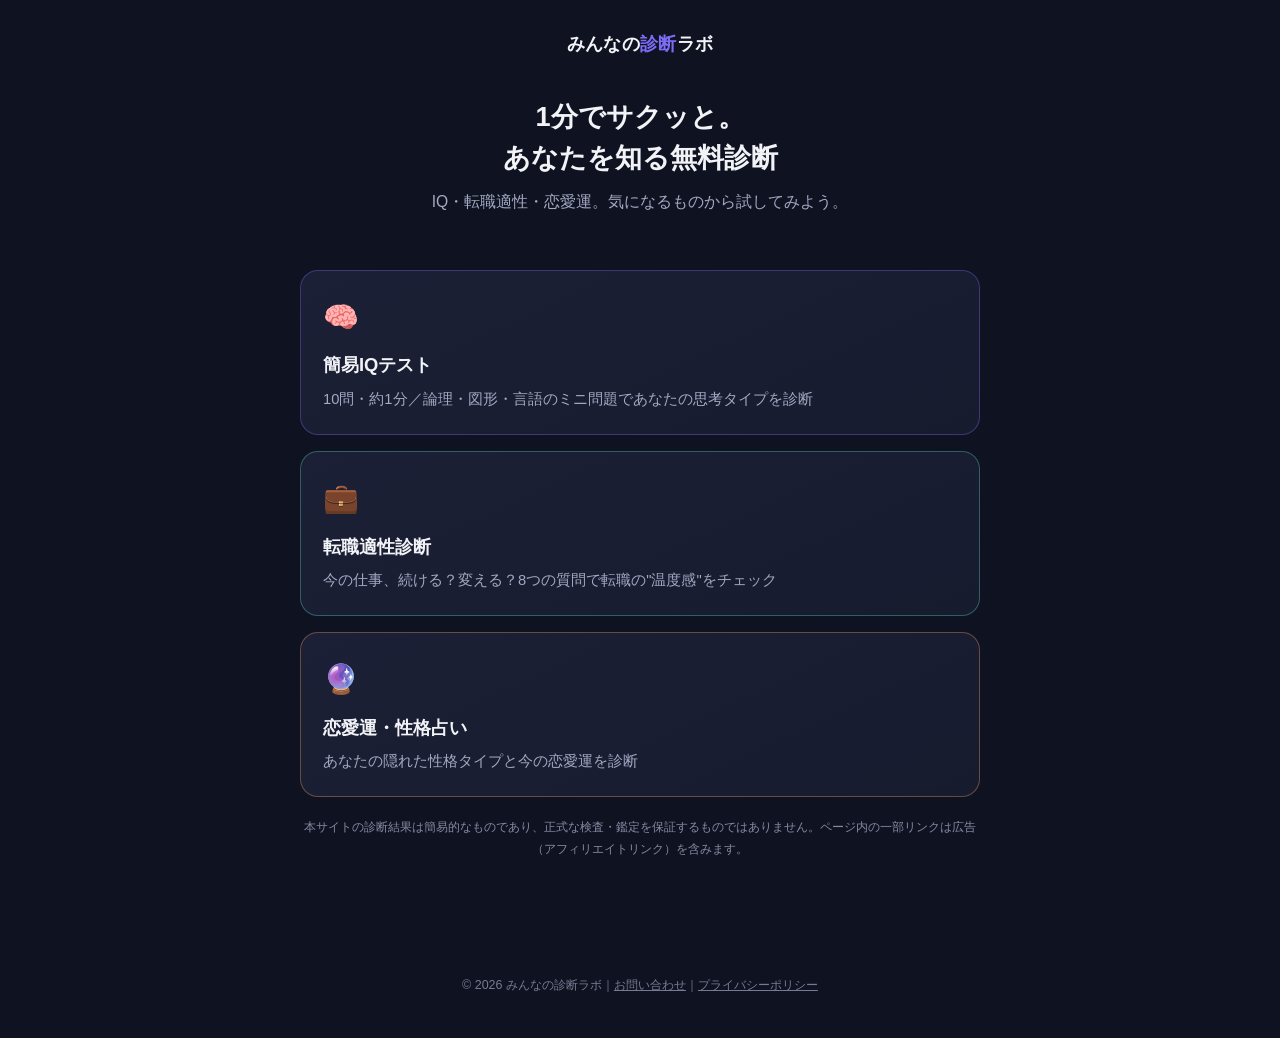
==== index.html @ 84b42824 "Initial commit: shindan affiliate site" ====
<!doctype html>
<html lang="ja">
<head>
<meta charset="UTF-8">
<meta name="viewport" content="width=device-width, initial-scale=1.0">
<title>みんなの診断ラボ｜無料でサクッと診断</title>
<meta name="description" content="IQテスト・転職適性診断・恋愛占いなど、1分でできる無料診断まとめ。結果に合わせたおすすめサービスも紹介。">
<link rel="stylesheet" href="style.css">
</head>
<body>
<header class="site">
  <a class="logo" href="index.html">みんなの<span>診断</span>ラボ</a>
</header>

<div class="wrap">
  <section class="hero">
    <h1>1分でサクッと。<br>あなたを知る無料診断</h1>
    <p>IQ・転職適性・恋愛運。気になるものから試してみよう。</p>
  </section>

  <div class="card-grid">
    <a class="diag-card iq" href="iq-test.html">
      <span class="emoji">🧠</span>
      <h2>簡易IQテスト</h2>
      <p>10問・約1分／論理・図形・言語のミニ問題であなたの思考タイプを診断</p>
    </a>

    <a class="diag-card career" href="career-check.html">
      <span class="emoji">💼</span>
      <h2>転職適性診断</h2>
      <p>今の仕事、続ける？変える？8つの質問で転職の"温度感"をチェック</p>
    </a>

    <a class="diag-card uranai" href="uranai.html">
      <span class="emoji">🔮</span>
      <h2>恋愛運・性格占い</h2>
      <p>あなたの隠れた性格タイプと今の恋愛運を診断</p>
    </a>
  </div>

  <p class="disclosure">本サイトの診断結果は簡易的なものであり、正式な検査・鑑定を保証するものではありません。ページ内の一部リンクは広告（アフィリエイトリンク）を含みます。</p>
</div>

<footer class="site">
  <p>© 2026 みんなの診断ラボ｜<a href="#">お問い合わせ</a>｜<a href="#">プライバシーポリシー</a></p>
</footer>
</body>
</html>
---- style.css ----
:root {
  --bg: #0f1220;
  --bg-soft: #171b2e;
  --card: #1c2036;
  --text: #f2f3f7;
  --muted: #a3a8c3;
  --accent: #7c6cf6;
  --accent-2: #f6a35c;
  --accent-3: #5cd6c0;
  --danger: #ff6b81;
  --radius: 18px;
  --max: 720px;
}

* { box-sizing: border-box; }

html, body {
  margin: 0;
  padding: 0;
  background: var(--bg);
  color: var(--text);
  font-family: "Hiragino Sans", "Yu Gothic", "Noto Sans JP", -apple-system, BlinkMacSystemFont, sans-serif;
  line-height: 1.7;
}

.wrap {
  max-width: var(--max);
  margin: 0 auto;
  padding: 0 20px 60px;
}

header.site {
  text-align: center;
  padding: 28px 20px 18px;
}

header.site a.logo {
  color: var(--text);
  text-decoration: none;
  font-weight: 700;
  font-size: 1.15rem;
  letter-spacing: 0.02em;
}

header.site a.logo span { color: var(--accent); }

.hero {
  text-align: center;
  padding: 20px 0 34px;
}

.hero h1 {
  font-size: 1.7rem;
  margin: 0 0 10px;
  line-height: 1.5;
}

.hero p {
  color: var(--muted);
  margin: 0;
  font-size: 0.98rem;
}

.card-grid {
  display: grid;
  gap: 16px;
  margin-top: 20px;
}

.diag-card {
  display: block;
  background: linear-gradient(155deg, var(--card), var(--bg-soft));
  border: 1px solid rgba(255,255,255,0.06);
  border-radius: var(--radius);
  padding: 22px;
  text-decoration: none;
  color: var(--text);
  transition: transform .15s ease, border-color .15s ease;
}

.diag-card:active { transform: scale(0.98); }

.diag-card .emoji {
  font-size: 1.8rem;
  margin-bottom: 8px;
  display: block;
}

.diag-card h2 {
  margin: 0 0 6px;
  font-size: 1.15rem;
}

.diag-card p {
  margin: 0;
  color: var(--muted);
  font-size: 0.92rem;
}

.diag-card.iq { border-color: rgba(124,108,246,0.35); }
.diag-card.career { border-color: rgba(92,214,192,0.35); }
.diag-card.uranai { border-color: rgba(246,163,92,0.35); }

.progress {
  height: 6px;
  background: var(--bg-soft);
  border-radius: 6px;
  overflow: hidden;
  margin-bottom: 26px;
}

.progress-bar {
  height: 100%;
  background: var(--accent);
  width: 0%;
  transition: width .25s ease;
}

.q-count {
  color: var(--muted);
  font-size: 0.85rem;
  margin-bottom: 6px;
}

.question {
  background: var(--card);
  border-radius: var(--radius);
  padding: 24px;
  margin-bottom: 20px;
}

.question h2 {
  font-size: 1.05rem;
  margin: 0 0 18px;
}

.choices {
  display: grid;
  gap: 10px;
}

.choice-btn {
  text-align: left;
  background: var(--bg-soft);
  border: 1px solid rgba(255,255,255,0.08);
  color: var(--text);
  padding: 14px 16px;
  border-radius: 12px;
  font-size: 0.96rem;
  cursor: pointer;
  transition: background .12s ease, border-color .12s ease;
}

.choice-btn:hover, .choice-btn:focus { border-color: var(--accent); background: #232748; }
.choice-btn.selected { border-color: var(--accent); background: #262b52; }

.nav-row {
  display: flex;
  justify-content: space-between;
  gap: 12px;
  margin-top: 8px;
}

.btn {
  display: inline-block;
  padding: 13px 22px;
  border-radius: 30px;
  border: none;
  font-size: 0.95rem;
  font-weight: 600;
  cursor: pointer;
  text-decoration: none;
  text-align: center;
}

.btn-primary {
  background: var(--accent);
  color: #fff;
}

.btn-secondary {
  background: transparent;
  color: var(--muted);
  border: 1px solid rgba(255,255,255,0.15);
}

.btn-primary:disabled {
  opacity: 0.4;
  cursor: not-allowed;
}

.result-card {
  background: linear-gradient(155deg, var(--card), var(--bg-soft));
  border-radius: var(--radius);
  padding: 30px 24px;
  text-align: center;
  margin-bottom: 24px;
}

.result-card .score {
  font-size: 3rem;
  font-weight: 800;
  color: var(--accent);
  margin: 6px 0;
}

.result-card .label {
  font-size: 1.1rem;
  font-weight: 700;
  margin-bottom: 10px;
}

.result-card .desc {
  color: var(--muted);
  font-size: 0.95rem;
}

.cta-box {
  background: var(--card);
  border: 1px solid rgba(124,108,246,0.3);
  border-radius: var(--radius);
  padding: 22px;
  margin-bottom: 18px;
}

.cta-box h3 {
  margin: 0 0 8px;
  font-size: 1rem;
}

.cta-box p {
  color: var(--muted);
  font-size: 0.9rem;
  margin: 0 0 16px;
}

.disclosure {
  font-size: 0.78rem;
  color: var(--muted);
  text-align: center;
  margin-top: 20px;
  opacity: 0.8;
}

.retry-link {
  display: block;
  text-align: center;
  margin-top: 14px;
  color: var(--muted);
  font-size: 0.85rem;
}

footer.site {
  text-align: center;
  color: var(--muted);
  font-size: 0.78rem;
  padding: 30px 20px;
  opacity: 0.7;
}

footer.site a { color: var(--muted); }

.share-row {
  display: flex;
  gap: 10px;
  justify-content: center;
  margin: 18px 0;
}

.share-row a {
  background: var(--bg-soft);
  color: var(--text);
  text-decoration: none;
  padding: 10px 16px;
  border-radius: 20px;
  font-size: 0.85rem;
  border: 1px solid rgba(255,255,255,0.08);
}
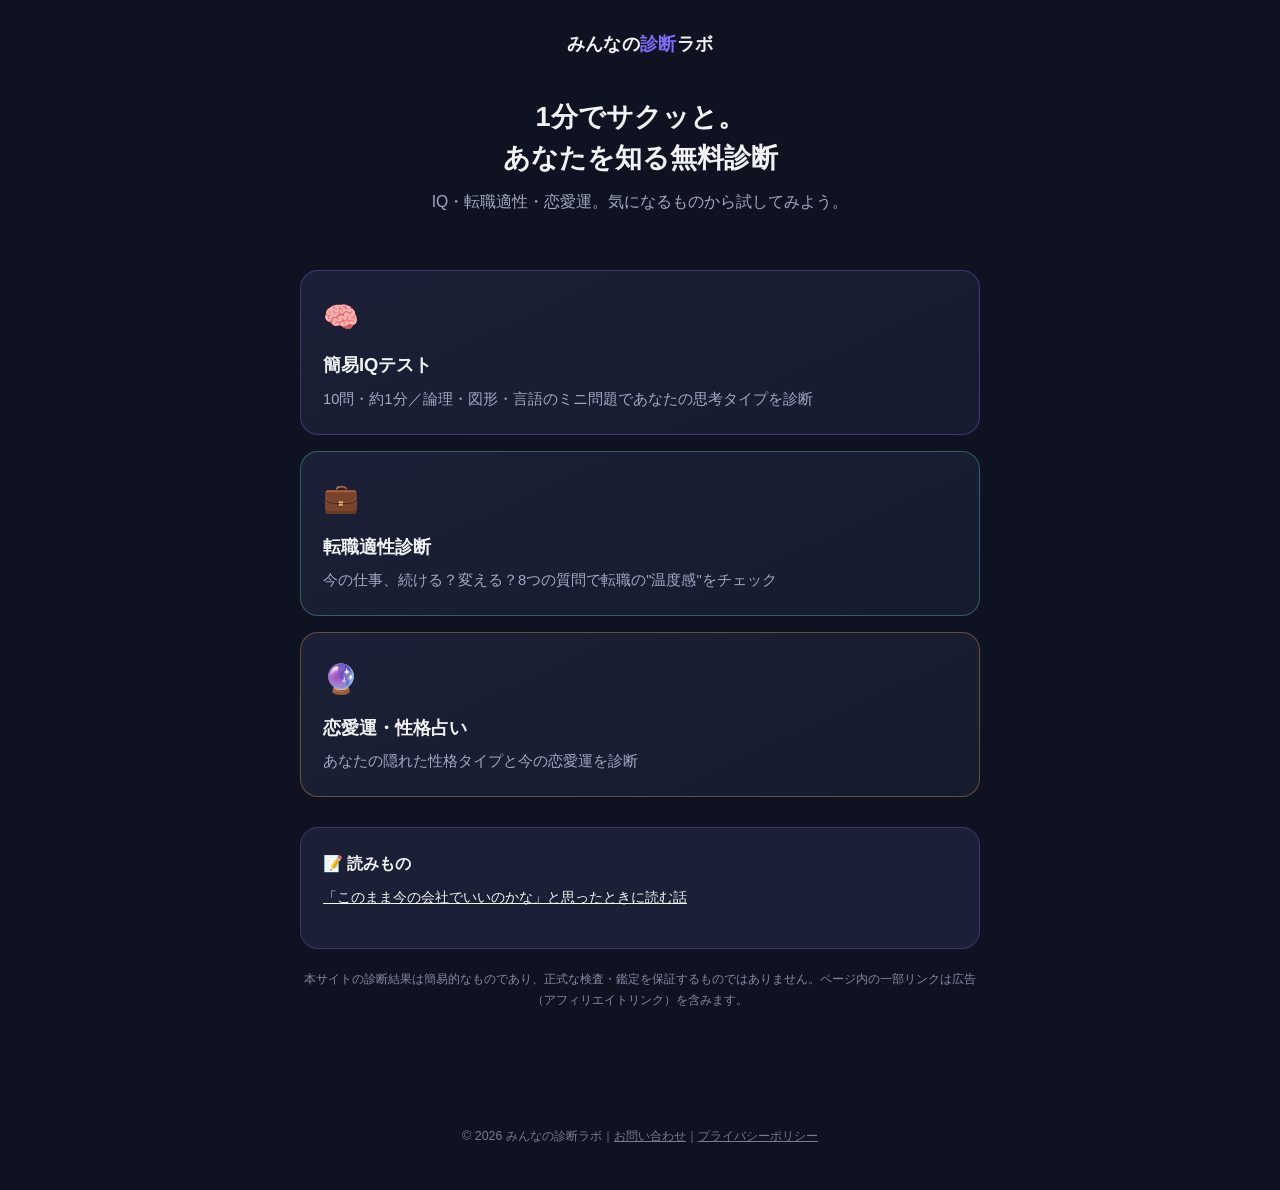
==== commit 325a4e2e: "Add first column article on career-change hesitation, link from top and career-check pages" ====
--- a/index.html
+++ b/index.html
@@ -38,6 +38,11 @@
     </a>
   </div>
 
+  <div class="cta-box" style="margin-top:30px;">
+    <h3>📝 読みもの</h3>
+    <p><a href="articles/tenshoku-nayami.html" style="color:var(--text);">「このまま今の会社でいいのかな」と思ったときに読む話</a></p>
+  </div>
+
   <p class="disclosure">本サイトの診断結果は簡易的なものであり、正式な検査・鑑定を保証するものではありません。ページ内の一部リンクは広告（アフィリエイトリンク）を含みます。</p>
 </div>
 
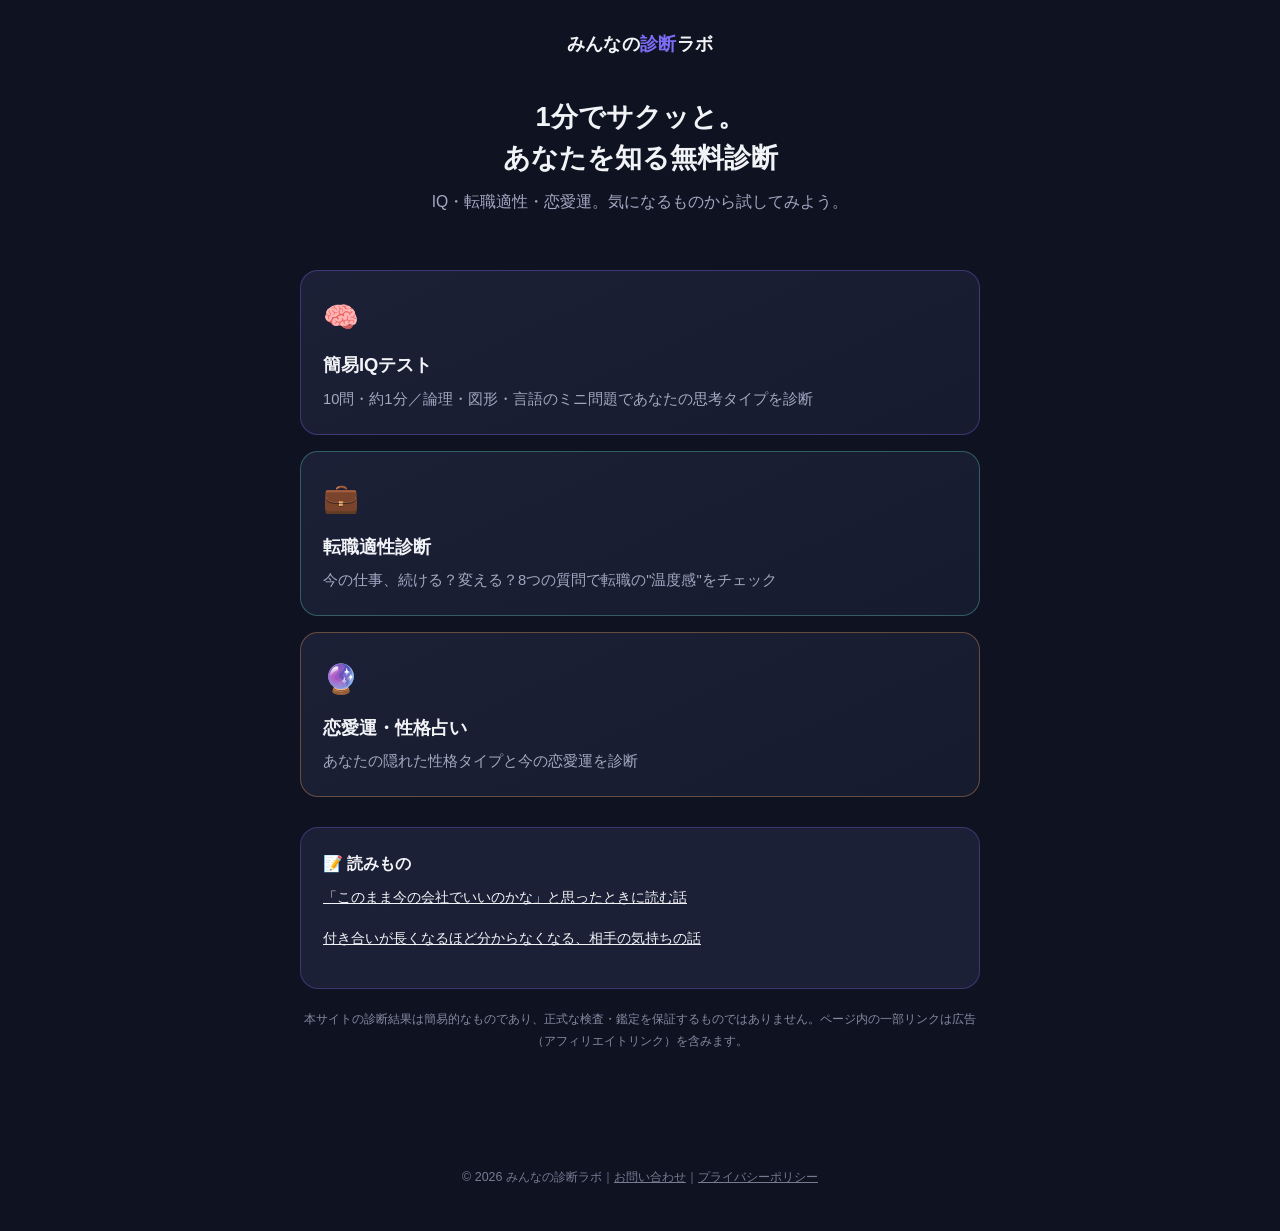
==== commit 24d1d3fc: "Add column article for love/fortune-telling genre, link from top and uranai pages" ====
--- a/index.html
+++ b/index.html
@@ -41,6 +41,7 @@
   <div class="cta-box" style="margin-top:30px;">
     <h3>📝 読みもの</h3>
     <p><a href="articles/tenshoku-nayami.html" style="color:var(--text);">「このまま今の会社でいいのかな」と思ったときに読む話</a></p>
+    <p><a href="articles/koi-moyamoya.html" style="color:var(--text);">付き合いが長くなるほど分からなくなる、相手の気持ちの話</a></p>
   </div>
 
   <p class="disclosure">本サイトの診断結果は簡易的なものであり、正式な検査・鑑定を保証するものではありません。ページ内の一部リンクは広告（アフィリエイトリンク）を含みます。</p>
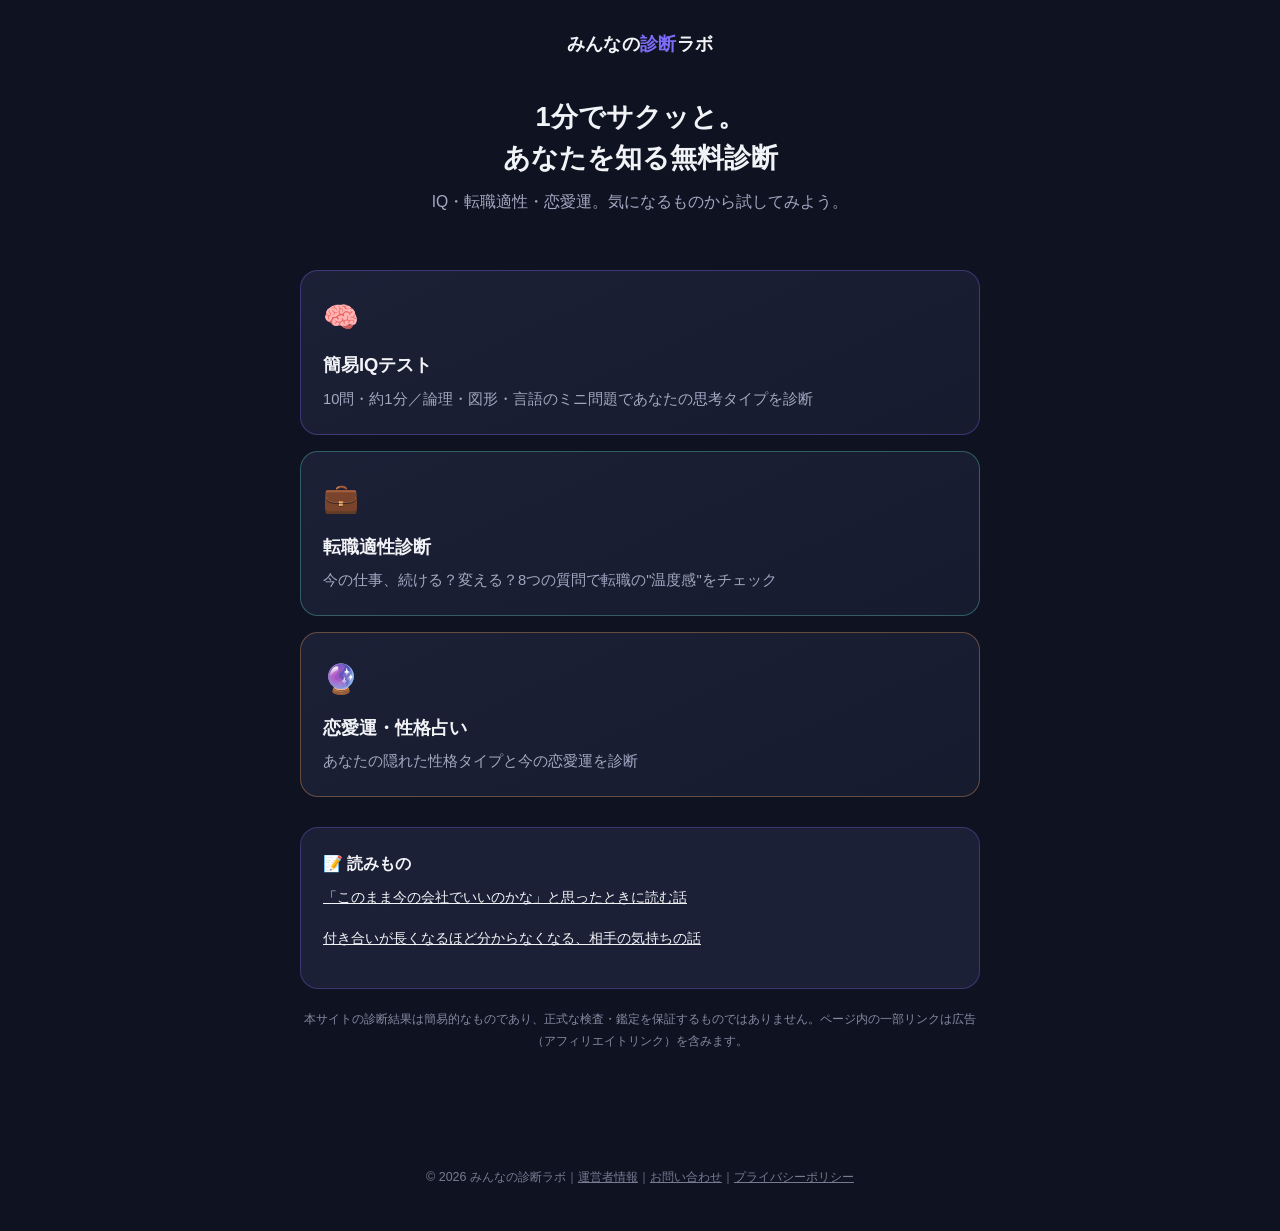
==== commit c12bb196: "Add privacy policy, about, and contact pages; link from all page footers" ====
--- a/index.html
+++ b/index.html
@@ -48,7 +48,7 @@
 </div>
 
 <footer class="site">
-  <p>© 2026 みんなの診断ラボ｜<a href="#">お問い合わせ</a>｜<a href="#">プライバシーポリシー</a></p>
+  <p>© 2026 みんなの診断ラボ｜<a href="about.html">運営者情報</a>｜<a href="contact.html">お問い合わせ</a>｜<a href="privacy.html">プライバシーポリシー</a></p>
 </footer>
 </body>
 </html>
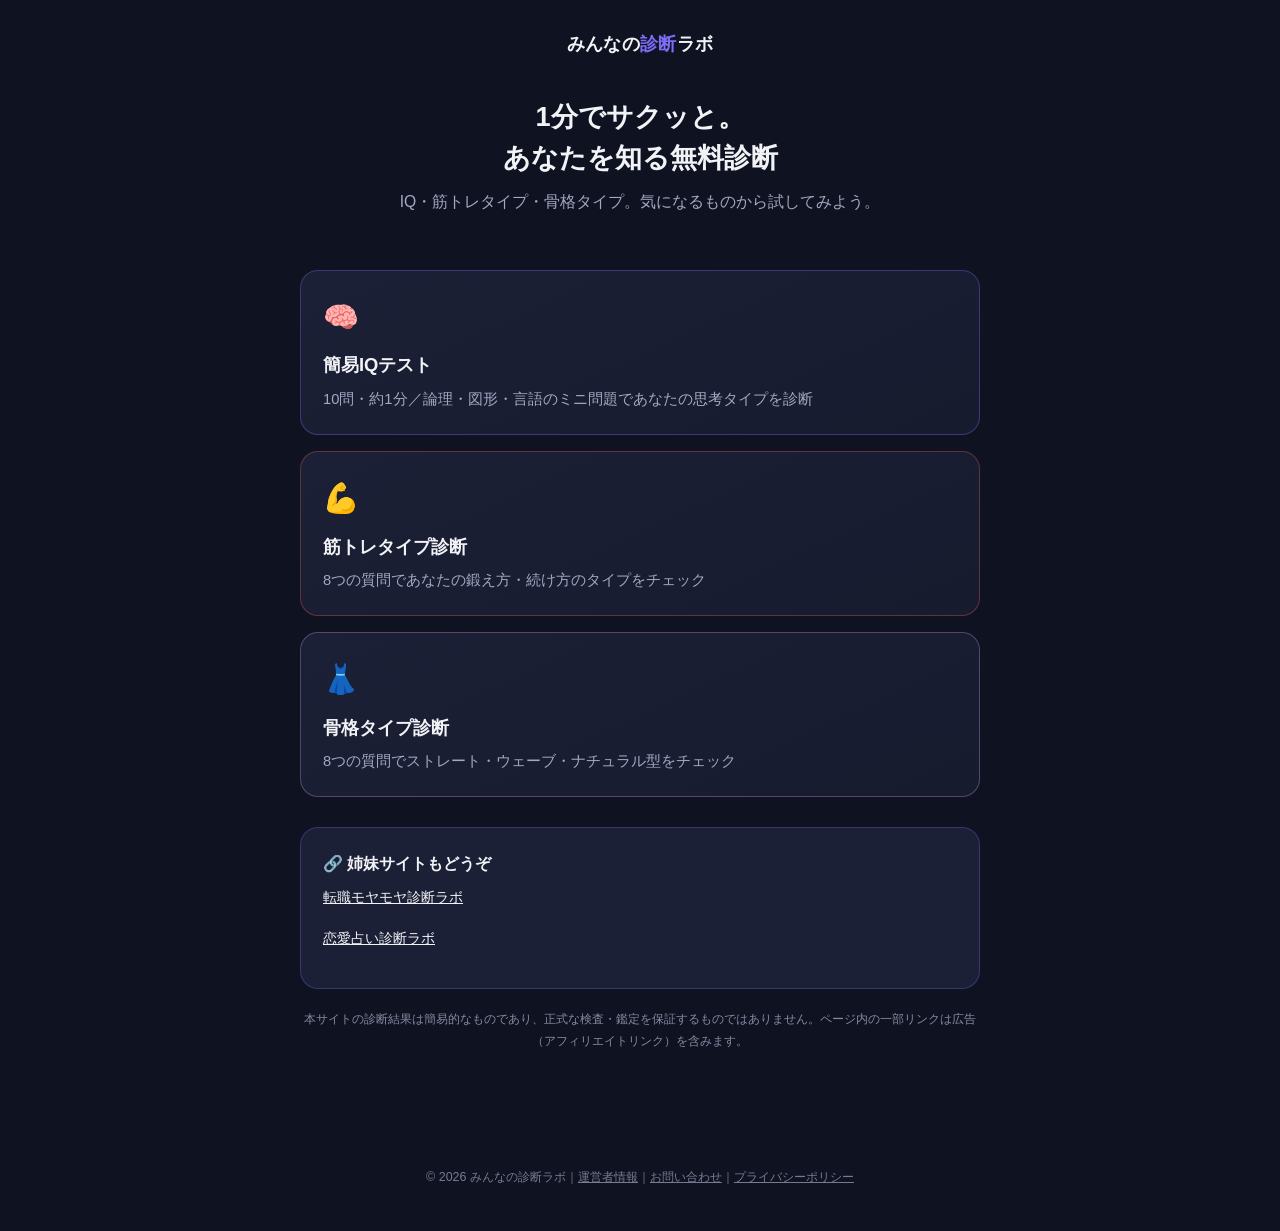
==== commit 33ea0857: "Split career and fortune-telling diagnoses into separate sites Move career-check and uranai pages (p" ====
--- a/index.html
+++ b/index.html
@@ -4,7 +4,7 @@
 <meta charset="UTF-8">
 <meta name="viewport" content="width=device-width, initial-scale=1.0">
 <title>みんなの診断ラボ｜無料でサクッと診断</title>
-<meta name="description" content="IQテスト・転職適性診断・恋愛占いなど、1分でできる無料診断まとめ。結果に合わせたおすすめサービスも紹介。">
+<meta name="description" content="IQテスト・筋トレタイプ診断・骨格診断など、1分でできる無料診断まとめ。結果に合わせたおすすめサービスも紹介。">
 <link rel="stylesheet" href="style.css">
 </head>
 <body>
@@ -15,7 +15,7 @@
 <div class="wrap">
   <section class="hero">
     <h1>1分でサクッと。<br>あなたを知る無料診断</h1>
-    <p>IQ・転職適性・恋愛運。気になるものから試してみよう。</p>
+    <p>IQ・筋トレタイプ・骨格タイプ。気になるものから試してみよう。</p>
   </section>
 
   <div class="card-grid">
@@ -25,23 +25,23 @@
       <p>10問・約1分／論理・図形・言語のミニ問題であなたの思考タイプを診断</p>
     </a>
 
-    <a class="diag-card career" href="career-check.html">
-      <span class="emoji">💼</span>
-      <h2>転職適性診断</h2>
-      <p>今の仕事、続ける？変える？8つの質問で転職の"温度感"をチェック</p>
+    <a class="diag-card kintore" href="kintore-check.html">
+      <span class="emoji">💪</span>
+      <h2>筋トレタイプ診断</h2>
+      <p>8つの質問であなたの鍛え方・続け方のタイプをチェック</p>
     </a>
 
-    <a class="diag-card uranai" href="uranai.html">
-      <span class="emoji">🔮</span>
-      <h2>恋愛運・性格占い</h2>
-      <p>あなたの隠れた性格タイプと今の恋愛運を診断</p>
+    <a class="diag-card kokkaku" href="kokkaku-check.html">
+      <span class="emoji">👗</span>
+      <h2>骨格タイプ診断</h2>
+      <p>8つの質問でストレート・ウェーブ・ナチュラル型をチェック</p>
     </a>
   </div>
 
   <div class="cta-box" style="margin-top:30px;">
-    <h3>📝 読みもの</h3>
-    <p><a href="articles/tenshoku-nayami.html" style="color:var(--text);">「このまま今の会社でいいのかな」と思ったときに読む話</a></p>
-    <p><a href="articles/koi-moyamoya.html" style="color:var(--text);">付き合いが長くなるほど分からなくなる、相手の気持ちの話</a></p>
+    <h3>🔗 姉妹サイトもどうぞ</h3>
+    <p><a href="https://aiueo381654729-hub.github.io/tenshoku-shindan/" style="color:var(--text);">転職モヤモヤ診断ラボ</a></p>
+    <p><a href="https://aiueo381654729-hub.github.io/uranai-shindan/" style="color:var(--text);">恋愛占い診断ラボ</a></p>
   </div>
 
   <p class="disclosure">本サイトの診断結果は簡易的なものであり、正式な検査・鑑定を保証するものではありません。ページ内の一部リンクは広告（アフィリエイトリンク）を含みます。</p>
--- a/style.css
+++ b/style.css
@@ -100,6 +100,8 @@
 .diag-card.iq { border-color: rgba(124,108,246,0.35); }
 .diag-card.career { border-color: rgba(92,214,192,0.35); }
 .diag-card.uranai { border-color: rgba(246,163,92,0.35); }
+.diag-card.kintore { border-color: rgba(230,90,90,0.35); }
+.diag-card.kokkaku { border-color: rgba(200,140,220,0.35); }
 
 .progress {
   height: 6px;
